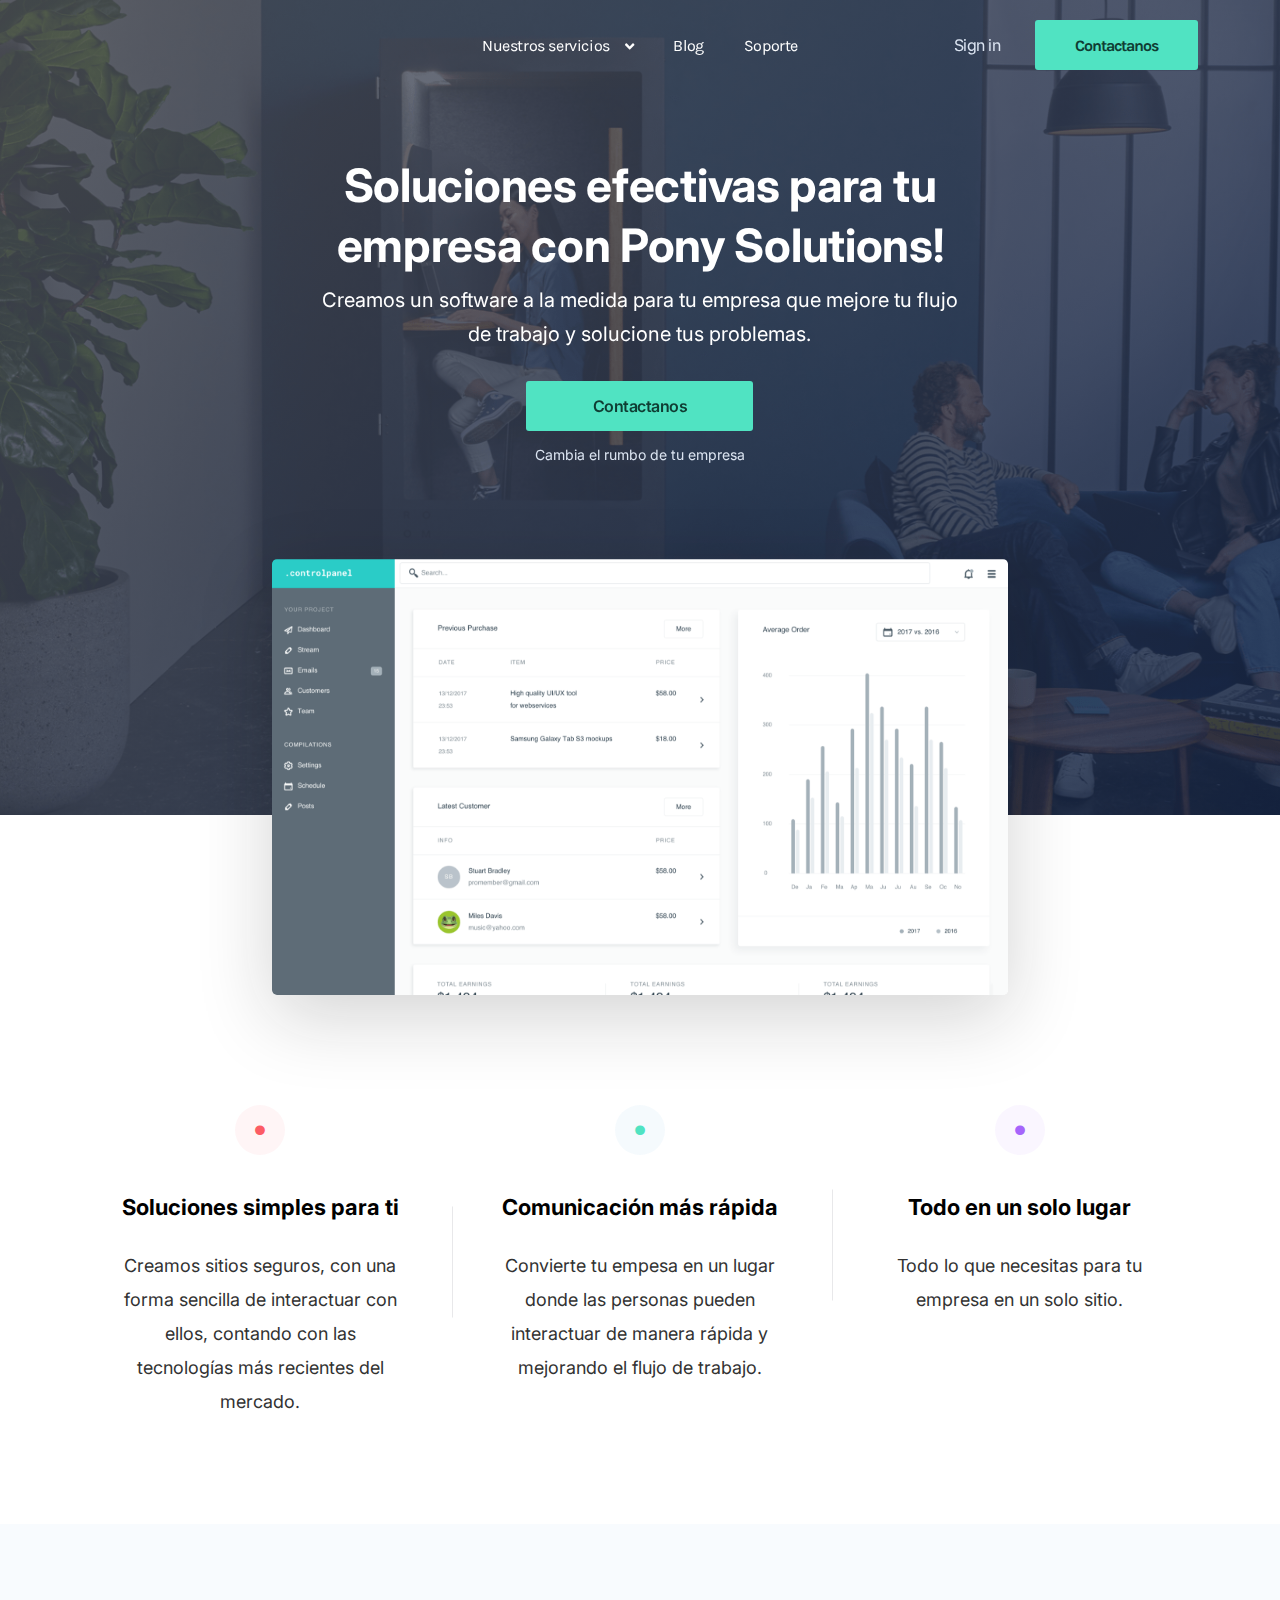
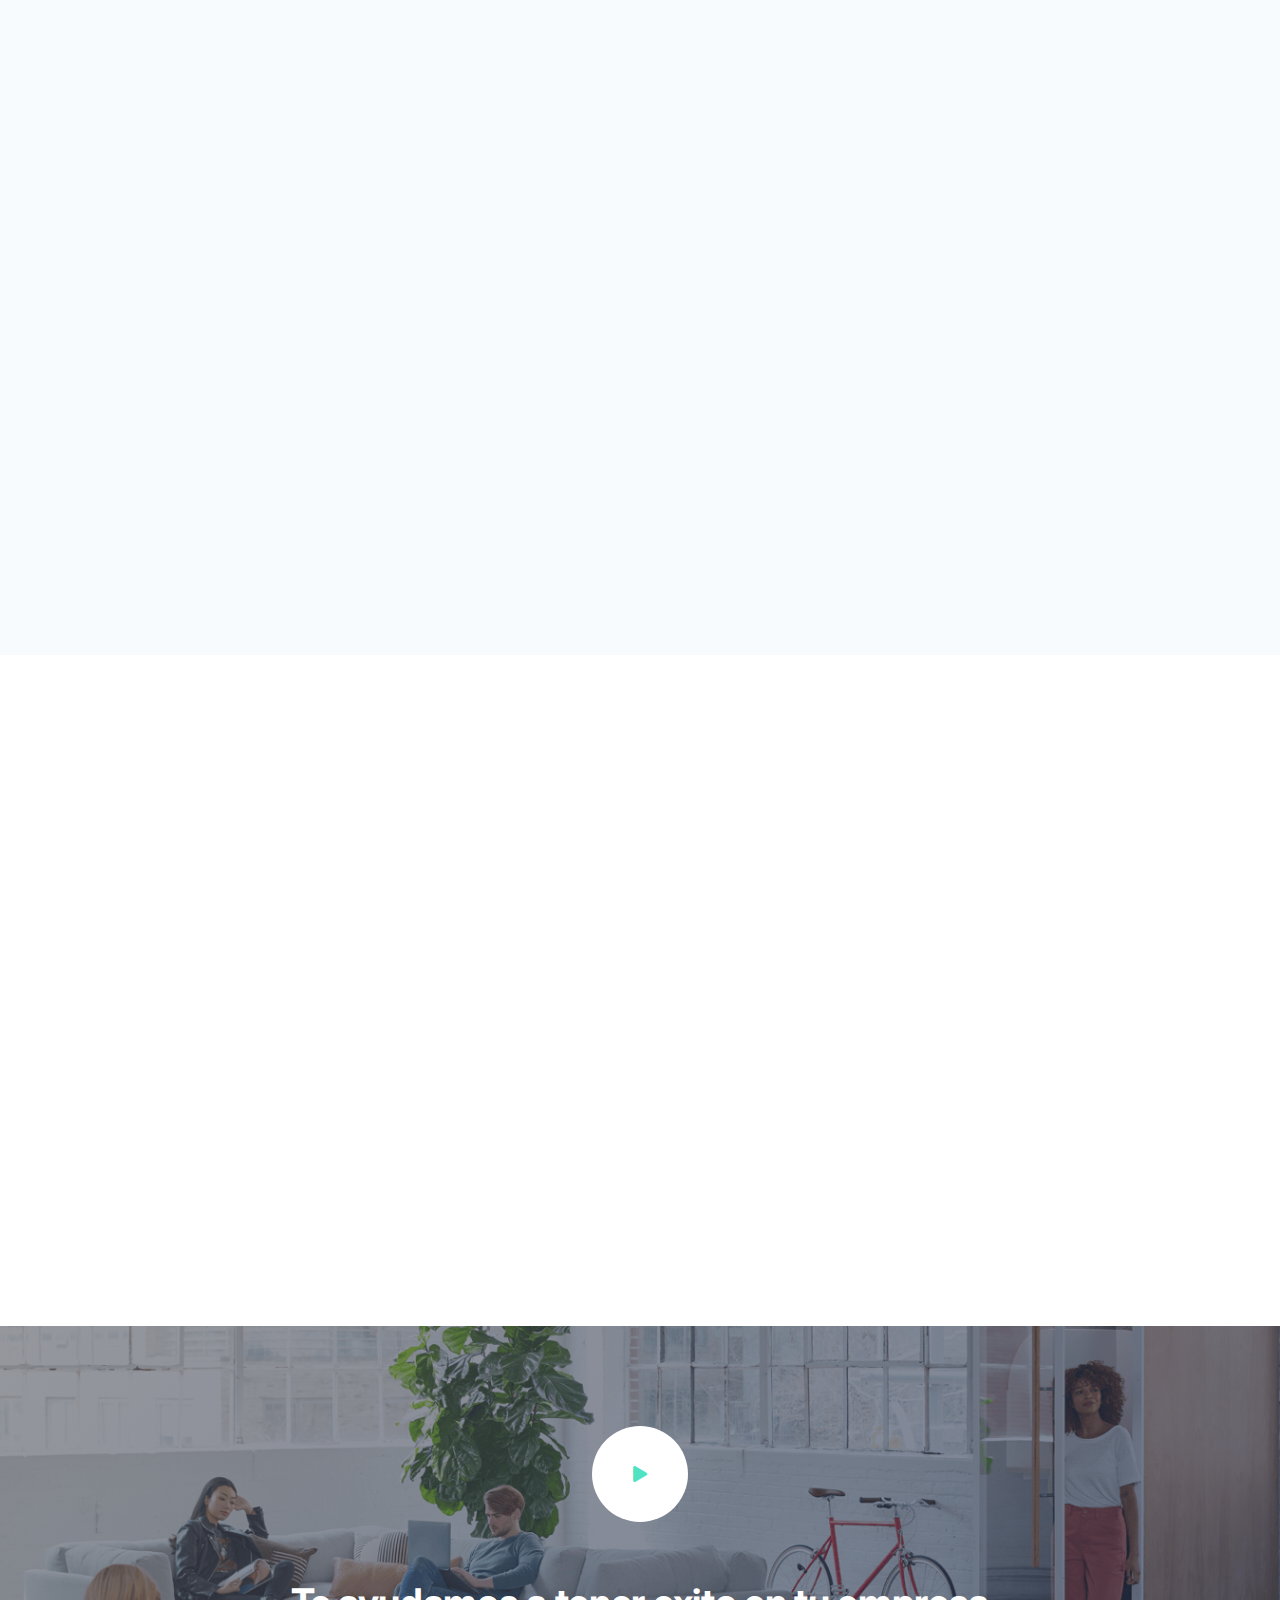
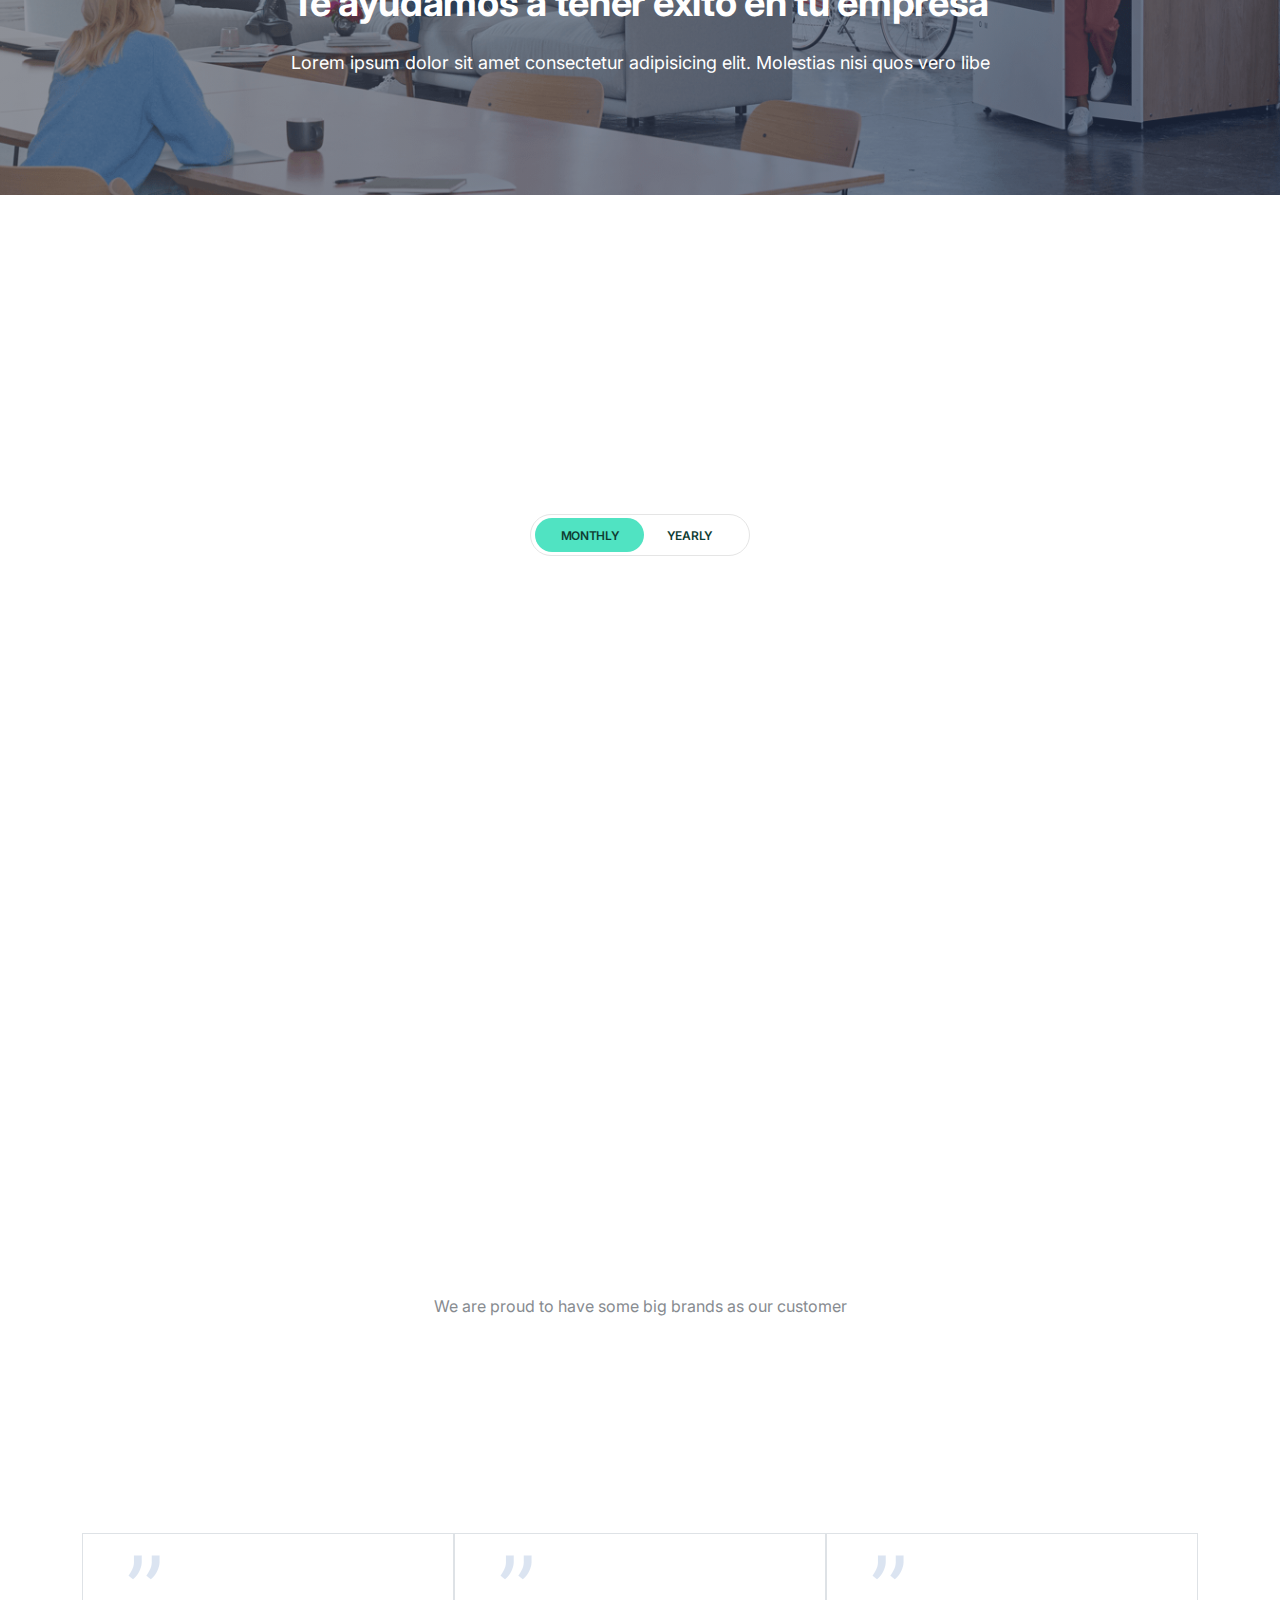
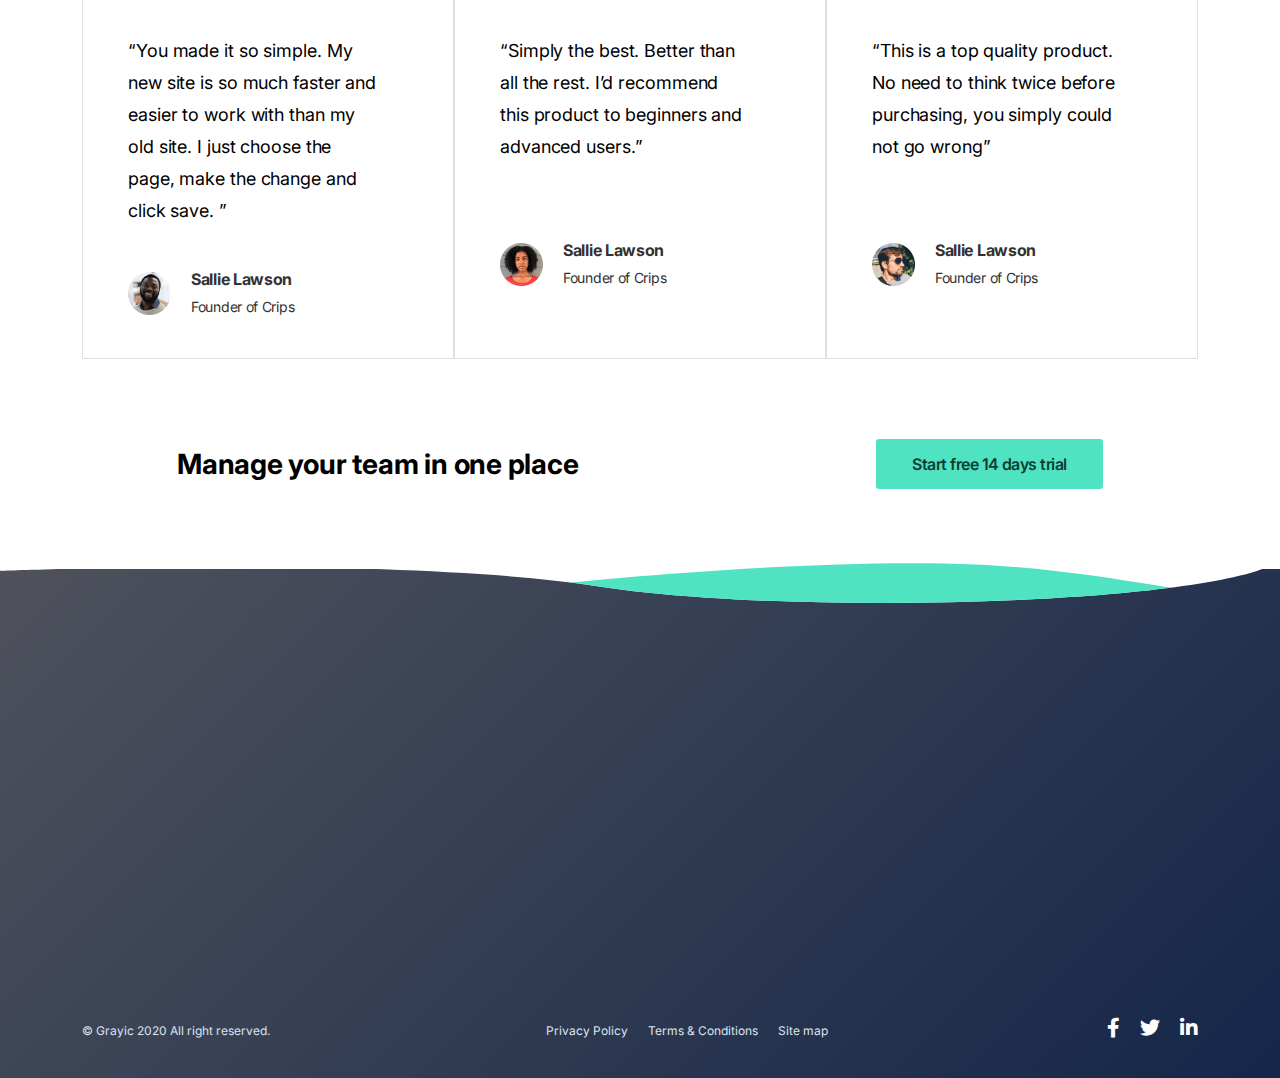
==== index.html @ f85778bb "second" ====
<!DOCTYPE html>
<html lang="en">

<head>
  <meta charset="UTF-8">
  <meta name="viewport" content="width=device-width, initial-scale=1.0">
  <meta http-equiv="X-UA-Compatible" content="ie=edge">
  <title>Pony Solutions </title>
  <link rel="shortcut icon" href="image/favicon.png" type="image/x-icon">
  <!-- Bootstrap , fonts & icons  -->
  <link rel="stylesheet" href="./css/bootstrap.css">
  <link rel="stylesheet" href="./fonts/icon-font/css/style.css">
  <link rel="stylesheet" href="./fonts/typography-font/typo.css">
  <link rel="stylesheet" href="./fonts/fontawesome-5/css/all.css">
  <link href="https://fonts.googleapis.com/css2?family=Karla:wght@300;400;500;600;700;800&display=swap" rel="stylesheet">
  <link href="https://fonts.googleapis.com/css2?family=Gothic+A1:wght@400;500;700;900&display=swap" rel="stylesheet">
  <link href="https://fonts.googleapis.com/css2?family=Work+Sans:wght@400;500;600;700;800;900&display=swap" rel="stylesheet">
  <link href="https://fonts.googleapis.com/css2?family=Rubik:wght@400;500;600;700;800;900&display=swap" rel="stylesheet">
  <link href="https://fonts.googleapis.com/css2?family=Inter:wght@400;600;700;800;900&display=swap" rel="stylesheet">
  <link href="https://fonts.googleapis.com/css2?family=Nunito:wght@400;600;700;800;900&display=swap" rel="stylesheet">
  <!-- Plugin'stylesheets  -->
  <link rel="stylesheet" href="./plugins/aos/aos.min.css">
  <link rel="stylesheet" href="./plugins/fancybox/jquery.fancybox.min.css">
  <!-- Vendor stylesheets  -->
  <link rel="stylesheet" href="./css/main.css">
  <!-- Custom stylesheet -->
</head>

<body data-theme-mode-panel-active data-theme="light" style="font-family: 'Mazzard H';">
  <div class="site-wrapper overflow-hidden position-relative">
    <!-- Site Header --> 
    <!-- Preloader -->
    <!-- <div id="loading">
    <div class="preloader">
     <img src="./image/preloader.gif" alt="preloader">
   </div>
   </div>    -->
    <!--Site Header Area -->
    <header class="site-header site-header--menu-center dark-mode-texts landing-17-menu  site-header--absolute site-header--sticky">
      <div class="container">
        <nav class="navbar site-navbar">
          <!-- Brand Logo-->
          <div class="brand-logo">
            <a href="#">
              <!-- light version logo (logo must be black)-->
            
            </a>
          </div>
          <div class="menu-block-wrapper">
            <div class="menu-overlay"></div>
            <nav class="menu-block" id="append-menu-header">
              <div class="mobile-menu-head">
                <div class="go-back">
                  <i class="fa fa-angle-left"></i>
                </div>
                <div class="current-menu-title"></div>
                <div class="mobile-menu-close">&times;</div>
              </div>
              <ul class="site-menu-main">
                <li class="nav-item nav-item-has-children">
                  <a href="#" class="nav-link-item drop-trigger">Nuestros servicios <i class="fas fa-angle-down"></i>
                  </a>
                  <ul class="sub-menu" id="submenu-9">
                    <li class="sub-menu--item">
                      <a href="#">Nuestro equipo</a>
                    </li>
                    <li class="sub-menu--item">
                      <a href="#">Productos</a>
                    </li>
                    <li class="sub-menu--item">
                      <a href="#">Pony Jobs</a>
                    </li>
                    <li class="sub-menu--item">
                      <a href="#">Test</a>
                    </li>
                  </ul>
                </li>
                <li class="nav-item">
                  <a href="#" class="nav-link-item">Blog</a>
                </li>
                <li class="nav-item">
                  <a href="#" class="nav-link-item">Soporte</a>
                </li>
              </ul>
            </nav>
          </div>
          <div class="header-btns  header-btn-l-17 ms-auto d-none d-xs-inline-flex align-items-center">
            <a class="btn sign-in-btn focus-reset" href="#">
              Sign in
            </a>
            <a class="start-trail-btn btn focus-reset" href="#">
              Contactanos
            </a>
          </div>
          <!-- mobile menu trigger -->
          <div class="mobile-menu-trigger">
            <span></span>
          </div>
          <!--/.Mobile Menu Hamburger Ends-->
        </nav>
      </div>
    </header>
    <!-- navbar- -->
    <!-- Hero Area -->
    <div class="hero-area-l-17 position-relative">
      <div class="container">
        <div class="row position-relative justify-content-center">
          <div class="col-xxl-6 col-xl-7 col-lg-8 col-md-11 order-lg-1 order-1" data-aos="fade-right" data-aos-duration="800" data-aos-once="true">
            <div class="content text-center">
              <h1>Soluciones efectivas para tu empresa con Pony Solutions!</h1>
              <p>Creamos un software a la medida para tu empresa que mejore tu flujo de trabajo y solucione tus problemas.</p>
              <a href="#" class="btn">Contactanos</a>
              <span>Cambia el rumbo de tu empresa</span>
            </div>
          </div>
          <div class="col-xl-8 col-lg-9 order-lg-1 order-0">
            <div class="hero-area-image">
              <img src="image/l8/hero-img.png" alt="" class="w-100">
            </div>
          </div>
        </div>
      </div>
    </div>
    <!--Feature Area -->
    <div class="feature-area-l-17 position-relative">
      <div class="container">
        <div class="row feature-area-l-17-items justify-content-center text-center">
          <div class="col-lg-4 col-md-6 col-sm-9">
            <div class="single-features single-border position-relative">
              <div class="circle-dot-1">
                <i class="fas fa-circle"></i>
              </div>
              <h4>Soluciones simples para ti</h4>
              <p>Creamos sitios seguros, con una forma sencilla de interactuar con ellos,
                contando con las tecnologías más recientes del mercado.</p>
            </div>
          </div>
          <div class="col-lg-4 col-md-6 col-sm-9">
            <div class="single-features single-border position-relative">
              <div class="circle-dot-2">
                <i class="fas fa-circle"></i>
              </div>
              <h4>Comunicación más rápida</h4>
              <p>Convierte tu empesa en un lugar donde las personas pueden interactuar de manera rápida y mejorando el flujo de trabajo.</p>
            </div>
          </div>
          <div class="col-lg-4 col-md-6 col-sm-9">
            <div class="single-features">
              <div class="circle-dot-3">
                <i class="fas fa-circle"></i>
              </div>
              <h4>Todo en un solo lugar</h4>
              <p>Todo lo que necesitas para tu empresa en un solo sitio.</p>
            </div>
          </div>
        </div>
      </div>
    </div>
    <!--Content Area 1-->
    <div class="content-area-l-17-1">
      <div class="container">
        <div class="row align-items-center justify-content-center">
          <div class="col-xl-10 col-lg-12">
            <div class="row align-items-center justify-content-center">
              <div class="col-lg-6 col-md-8" data-aos="fade-right" data-aos-duration="800" data-aos-once="true">
                <div class="content-img position-relative">
                  <div class="image-1">
                    <img src="image/l8/content-image-1.png" alt="">
                  </div>
                  <div class="image-2">
                    <img src="image/l8/content-image-2.png" alt="">
                  </div>
                </div>
              </div>
              <div class="offset-xxl-1 col-xxl-5 col-xl-6 col-lg-6 col-md-8" data-aos="fade-left" data-aos-duration="800" data-aos-once="true">
                <div class="content section-heading-11">
                  <h2> Maneja todo de una manera rápida y en un solo lugar.</h2>
                  <p>Lleva la analitica de tu empresa, estatus de los miembros de tus equipos, manejo de pendientes desde una mobile app o página web.</p>
                  <a href="#" class="btn focus-reset">Inicia una prueba de 14 días</a>
                </div>
              </div>
            </div>
          </div>
        </div>
      </div>
    </div>
    <!--Content Area 2-->
    <div class="content-area-l-17-2">
      <div class="container">
        <div class="row align-items-center justify-content-center">
          <div class="col-xl-10 col-lg-12">
            <div class="row align-items-center justify-content-center">
              <div class="col-xxl-5 col-xl-6 col-lg-6 col-md-8 order-lg-1 order-1" data-aos="fade-left" data-aos-duration="800" data-aos-once="true">
                <div class="content section-heading-11">
                  <h2> Mantente en contacto con tus clientes y miembros de equipo para que no pierdas ningún detalle.</p>
                  <a href="#" class="btn focus-reset">Comencemos</a>
                </div>
              </div>
              <div class="offset-xxl-1 col-xxl-6 col-xl-6 col-lg-6 col-md-8 order-lg-1 order-0" data-aos="fade-right" data-aos-duration="800" data-aos-once="true">
                <div class="content-img position-relative">
                  <div class="image-1">
                    <img src="image/l8/content-image-3.png" alt="">
                  </div>
                  <div class="image-2">
                    <img src="image/l8/content-image-4.png" alt="">
                  </div>
                </div>
              </div>
            </div>
          </div>
        </div>
      </div>
    </div>
    <!--Video Area-->
    <div class="video-area-l-17">
      <div class="container">
        <div class="row justify-content-center">
          <div class="col-xxl-7 col-xl-8 col-lg-9 col-md-12">
            <div class="video-content text-center">
              <a data-fancybox="" href="https://www.youtube.com/embed/b8qyszY5teY"><i
              class="fas fa-play font-size-7"></i></a>
              <h2>Te ayudamos a tener exito en tu empresa</h2>
              <p>Lorem ipsum dolor sit amet consectetur adipisicing elit. Molestias nisi quos vero libe</p>
            </div>
          </div>
        </div>
      </div>
    </div>
    <!--Pricing Area-->
    <div class="pricing-area-l-17 position-relative overflow-hidden">
      <div class="container">
        <div class="row justify-content-center">
          <div class="col-12 col-lg-8 text-center" data-aos="fade-down" data-aos-duration="800" data-aos-once="true">
            <div class="content section-heading-11">
              <h2>Choose a plan to start</h2>
              <p>Wireframes are generally created by business analysts, user experience designers, developers, visual
                designers, and by those with expertise</p>
            </div>
          </div>
        </div>
        <div class="row justify-content-center" id="table-price-value" data-pricing-dynamic data-value-active="monthly">
          <div class="col-md-12 pricing-main-area-l-17 text-center">
            <div class="toggle-btn d-inline-block  justify-content-center">
              <a class="btn-toggle btn-toggle-2 d-flex price-deck-trigger" data-pricing-trigger data-target="#table-price-value" href="javascript:">
                <span class="round"></span>
              </a>
            </div>
          </div>
          <div class="col-xl-4 col-lg-5 col-md-6 col-sm-8">
            <div class="single-price" data-aos="fade-right" data-aos-duration="800" data-aos-once="true">
              <div class="price-top justify-content-between">
                <span>Basic</span>
              </div>
              <div class="main-price">
                <div class="price d-flex position-relative ">
                  <span class="d-inline-block dynamic-value">$</span>
                  <h2 class="d-inline-block dynamic-value" data-active="15" data-monthly="19" data-yearly="199"><span
                  class="dynamic-value" data-active="/ month" data-monthly="/ month" data-yearly="/year"></span></h2>
                </div>
              </div>
              <p>Good for small business launching their products less then once a year</p>
              <div class="price-body pt-8">
                <ul class="pricing-list list-unstyled">
                  <li> <i class="icon icon-check-2-2"></i> Unlimited Blocks</li>
                  <li> <i class="icon icon-check-2-2"></i> 5GB Clould Storages</li>
                  <li><del> <i class="icon icon-check-2-2"></i> Custom Domain Names</del></li>
                  <li><del> <i class="icon icon-check-2-2"></i>Unlimited Emails</del></li>
                </ul>
              </div>
              <div class="price-btn">
                <a class="btn" href="#">Start free 14 days trial</a>
                <p>No credit card required</p>
              </div>
            </div>
          </div>
          <div class="col-xl-4 col-lg-5 col-md-6 col-sm-8">
            <div class="single-price popular-pricing popular-pricing-3 position-relative" data-aos="fade-up" data-aos-duration="800" data-aos-once="true">
              <div class="price-top justify-content-between">
                <span>Pro</span>
              </div>
              <div class="main-price">
                <div class="price d-flex position-relative">
                  <span class="d-inline-block dynamic-value ">$</span>
                  <h2 class="d-inline-block dynamic-value" data-active="15" data-monthly="29" data-yearly="299"> <span
                  class="dynamic-value" data-active="/  month" data-monthly="/ month" data-yearly="/year"></span></h2>
                </div>
              </div>
              <p>Good for small business launching their products less then once a year</p>
              <div class="price-body">
                <ul class="pricing-list list-unstyled">
                  <li> <i class="icon icon-check-2-2"></i> Unlimited Blocks</li>
                  <li> <i class="icon icon-check-2-2"></i> 5GB Clould Storages</li>
                  <li> <i class="icon icon-check-2-2"></i> Custom Domain Names</li>
                  <li> <i class="icon icon-check-2-2"></i>Unlimited Emails</li>
                </ul>
              </div>
              <div class="price-btn">
                <a class="btn" href="#">Start free 14 days trial</a>
                <p>No credit card required</p>
              </div>
            </div>
          </div>
        </div>
      </div>
    </div>
    <!--Brand Area-->
    <div class="brand-area-l-17">
      <div class="container">
        <div class="row justify-content-center">
          <div class="col-xl-9 col-lg-11 col-md-12">
            <div class="content text-center">
              <p>We are proud to have some big brands as our customer</p>
            </div>
            <div class="brand-area-l-17-items d-flex justify-content-center justify-content-xl-between align-items-center flex-wrap ">
              <div class="single-brand " data-aos="fade-right" data-aos-duration="500" data-aos-once="true">
                <img src="image/l8/brand-logo-1.svg" alt="">
              </div>
              <div class="single-brand " data-aos="fade-right" data-aos-duration="700" data-aos-once="true">
                <img src="image/l8/brand-logo-2.svg" alt="">
              </div>
              <div class="single-brand " data-aos="fade-right" data-aos-duration="900" data-aos-once="true">
                <img src="image/l8/brand-logo-3.svg" alt="">
              </div>
              <div class="single-brand " data-aos="fade-right" data-aos-duration="1000" data-aos-once="true">
                <img src="image/l8/brand-logo-4.svg" alt="">
              </div>
            </div>
          </div>
        </div>
      </div>
    </div>
    <!--Testimonial Area-->
    <div class="testimonial-area-l-17">
      <div class="container">
        <div class="row justify-content-center no-gutters border-collapse-1">
          <div class="col-lg-4 col-md-6 col-sm-9 p-0">
            <div class="testimonial-card border h-100">
              <img src="image/l8/quote.png" alt="">
              <p>
                “You made it so simple. My new site is so much faster and
                easier to work with than my old site. I just choose the page, make the change and click save. ”
              </p>
              <div class="d-flex align-items-center">
                <div class="customer-img mr-4">
                  <img src="image/l8/client-img-1.png" alt="">
                </div>
                <div class="user-identity">
                  <h5>Sallie Lawson</h5>
                  <span>Founder of Crips</span>
                </div>
              </div>
            </div>
          </div>
          <div class="col-lg-4 col-md-6 col-sm-9 p-0">
            <div class="testimonial-card border h-100">
              <img src="image/l8/quote.png" alt="" class="mb-12">
              <p>
                “Simply the best. Better than all the rest. I’d recommend this product to beginners and advanced users.”
              </p>
              <div class="d-flex align-items-center">
                <div class="customer-img">
                  <img src="image/l8/client-img-2.png" alt="">
                </div>
                <div class="user-identity">
                  <h5>Sallie Lawson</h5>
                  <span>Founder of Crips</span>
                </div>
              </div>
            </div>
          </div>
          <div class="col-lg-4 col-md-6 col-sm-9 p-0">
            <div class="testimonial-card border h-100">
              <img src="image/l8/quote.png" alt="" class="mb-12">
              <p>
                “This is a top quality product. No need to think twice before purchasing, you simply could not go wrong”
              </p>
              <div class="d-flex align-items-center">
                <div class="customer-img mr-4">
                  <img src="image/l8/client-img-3.png" alt="">
                </div>
                <div class="user-identity">
                  <h5>Sallie Lawson</h5>
                  <span>Founder of Crips</span>
                </div>
              </div>
            </div>
          </div>
        </div>
      </div>
    </div>
    <!--CTA Area-->
    <div class="cta-area-l-17">
      <div class="container">
        <div class="row justify-content-center">
          <div class="col-lg-10">
            <div class="d-md-flex justify-content-between text-align-lg-start text-center align-items-center">
              <h2>Manage your team in one place</h2>
              <a href="#" class="btn">Start free 14 days trial</a>
            </div>
          </div>
        </div>
      </div>
    </div>
    <!--Footer Area-->
    <footer class="footer-area-l-17 position-relative">
      <div class="footer-shape">
        <img src="image/l8/footer-shape.svg" alt="">
      </div>
      <div class="container pt-lg-23 pt-15 pb-12">
        <div class="row footer-area-l-17-items justify-content-between" data-aos="fade-left" data-aos-duration="800" data-aos-once="true">
          <div class="col">
            <div class="footer-widget widget2">
              <p class="widget-title">Store</p>
              <ul class="widget-links pl-0 list-unstyled ">
                <li><a href="">Catalog</a></li>
                <li><a href="">Popular</a></li>
                <li><a href="">Features</a></li>
                <li><a href="">F.a.q.</a></li>
              </ul>
            </div>
          </div>
          <div class="col">
            <div class="footer-widget widget3">
              <p class="widget-title">About</p>
              <ul class="widget-links pl-0 list-unstyled ">
                <li><a href="">Catalog</a></li>
                <li><a href="">Popular</a></li>
                <li><a href="">Features</a></li>
              </ul>
            </div>
          </div>
          <div class="col">
            <div class="footer-widget widget4">
              <p class="widget-title">Policy</p>
              <ul class="widget-links pl-0 list-unstyled ">
                <li><a href="">Catalog</a></li>
                <li><a href="">Popular</a></li>
                <li><a href="">Features</a></li>
              </ul>
            </div>
          </div>
          <div class="col">
            <div class="footer-widget widget4">
              <p class="widget-title">Team</p>
              <ul class="widget-links pl-0 list-unstyled ">
                <li><a href="">Catalog</a></li>
                <li><a href="">Popular</a></li>
                <li><a href="">Features</a></li>
              </ul>
            </div>
          </div>
          <div class="col">
            <div class="footer-widget widget4">
              <p class="widget-title">Support</p>
              <ul class="widget-links pl-0 list-unstyled ">
                <li><a href="">Catalog</a></li>
                <li><a href="">Popular</a></li>
                <li><a href="">Features</a></li>
              </ul>
            </div>
          </div>
        </div>
      </div>
      <!-- footer-bottom start -->
      <div class="copyright-area-l-17 text-center text-md-start">
        <div class="container">
          <div class="row align-items-center">
            <div class="col-lg-4 col-md-4">
              <div class="copyright">
                <p> &copy; Grayic 2020 All right reserved. </p>
              </div>
            </div>
            <div class="col-lg-5 col-md-6">
              <div class="footer-menu">
                <ul class="list-unstyled d-flex flex-wrap justify-content-center">
                  <li><a href="#">Privacy Policy</a></li>
                  <li> <a href="#features">Terms & Conditions</a> </li>
                  <li><a href="#features"> Site map</a></li>
                </ul>
              </div>
            </div>
            <div class="col-lg-3 col-md-2">
              <div class="social-icons text-md-end">
                <ul class="pl-0 list-unstyled">
                  <li class="d-inline-block"><a href="#"><i class="fab fa-facebook-f"></i></a></li>
                  <li class="d-inline-block"><a href="#"><i class="fab fa-twitter"></i></a></li>
                  <li class="d-inline-block"><a href="#"><i class="fab fa-linkedin-in"></i></a></li>
                </ul>
              </div>
            </div>
          </div>
        </div>
      </div>
    </footer>
  </div>
  <!-- Vendor Scripts -->
  <script src="js/vendor.min.js"></script>
  <!-- Plugin's Scripts -->
  <script src="./plugins/fancybox/jquery.fancybox.min.js"></script>
  <script src="./plugins/aos/aos.min.js"></script>
  <script src="./plugins/menu/menu.js"></script>
  <!-- Activation Script -->
  <script src="js/custom.js"></script>
</body>

</html>
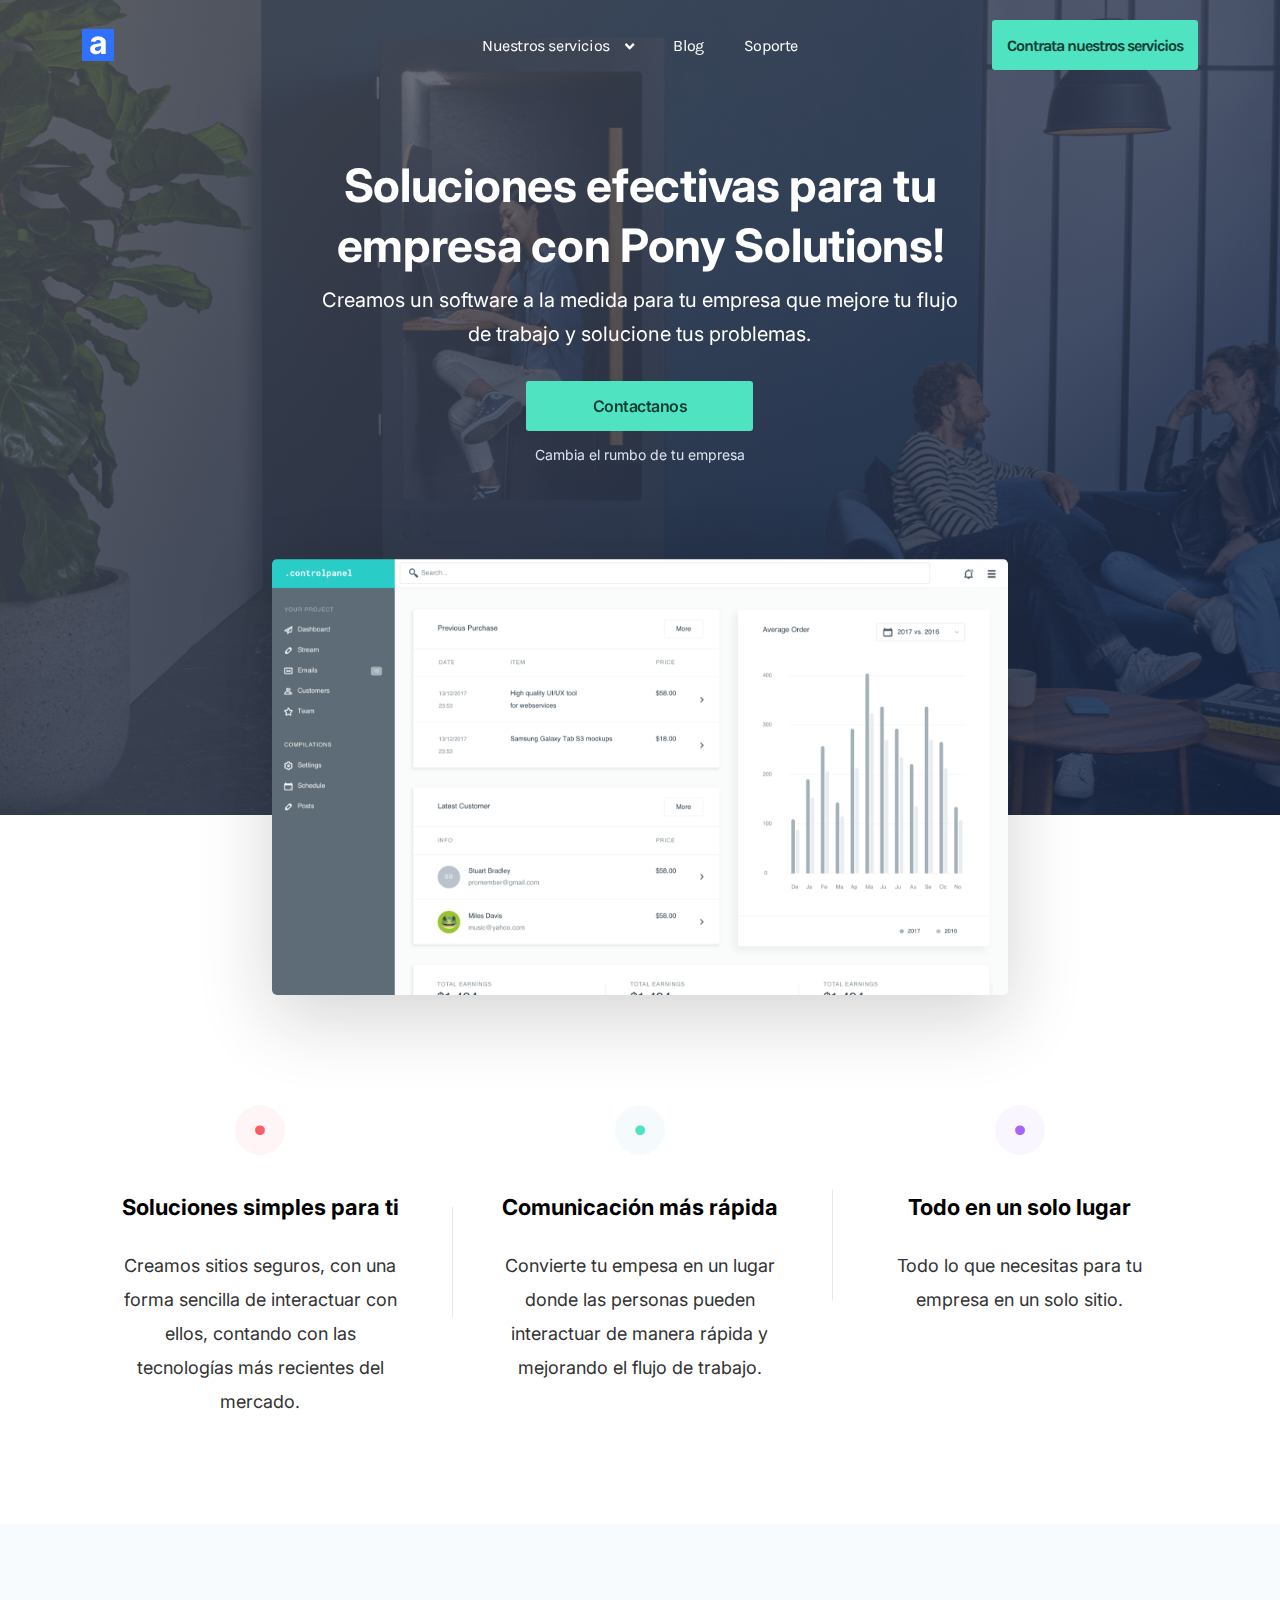
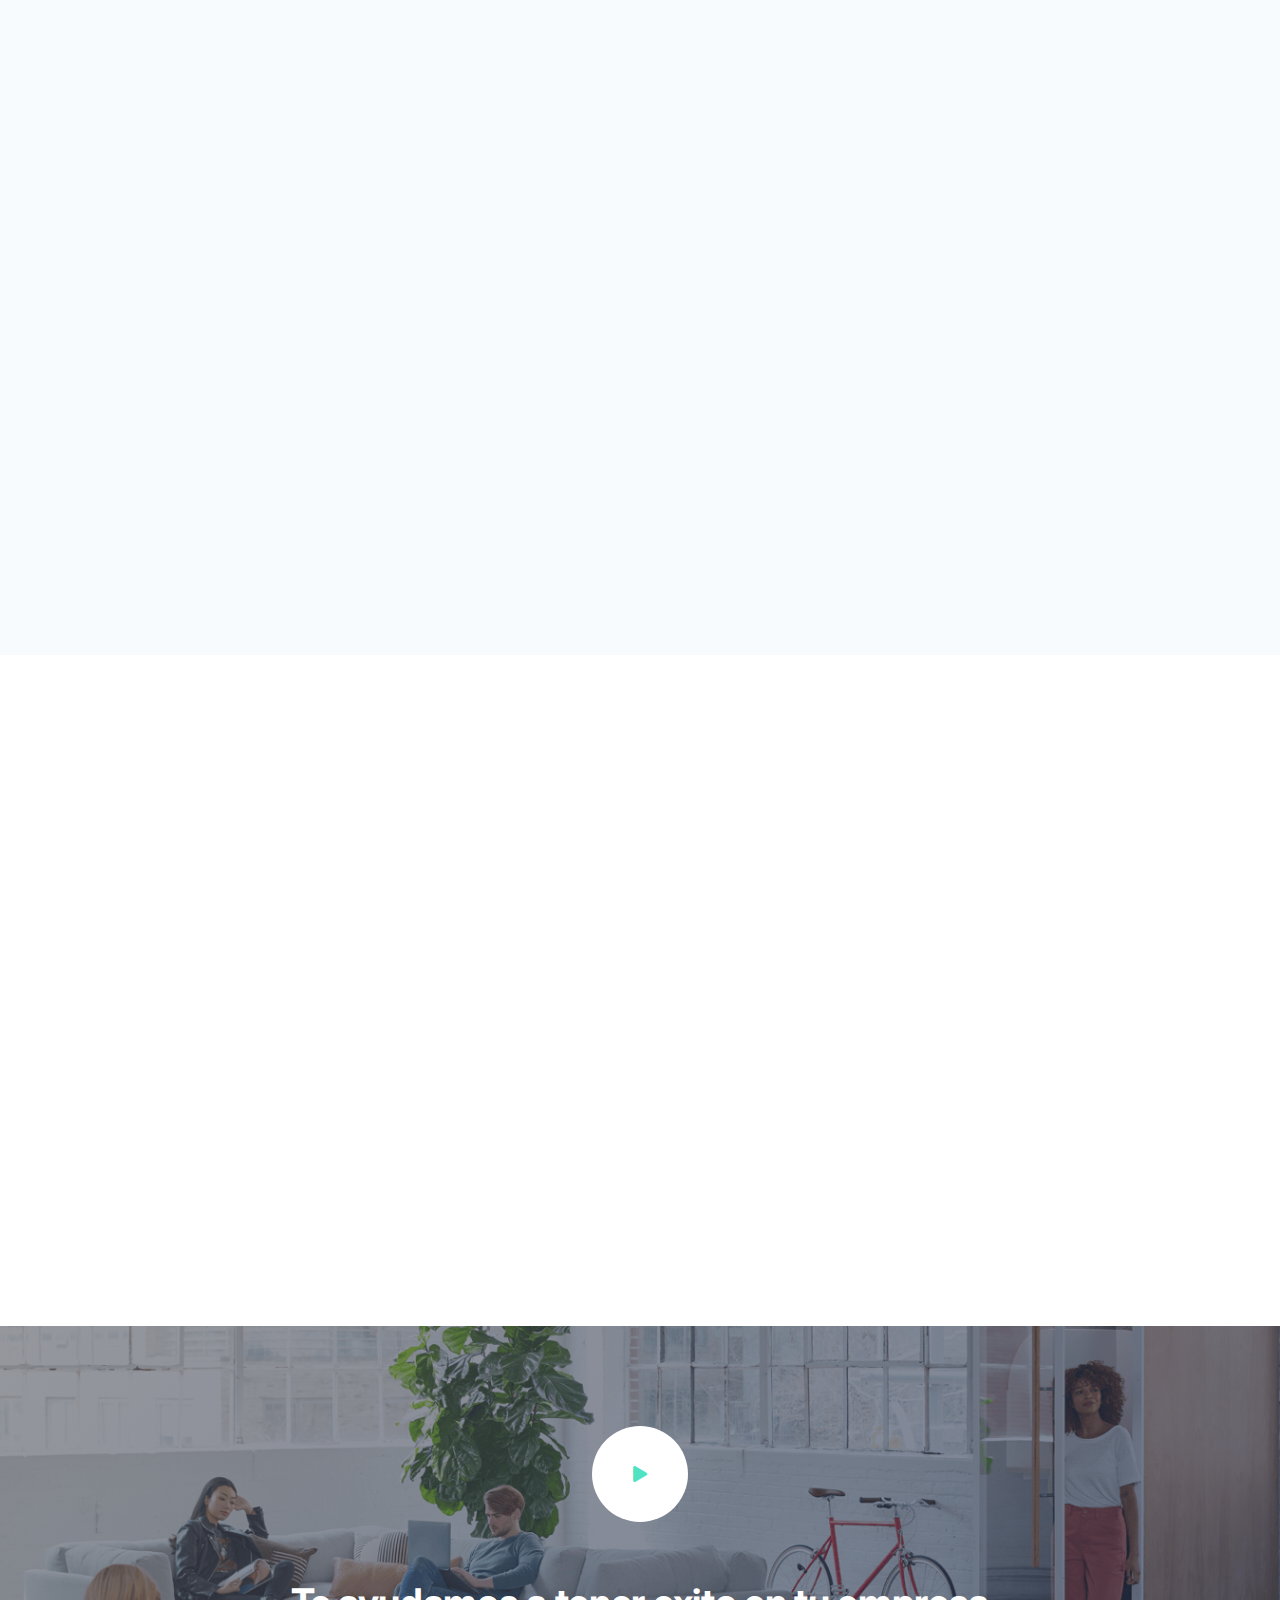
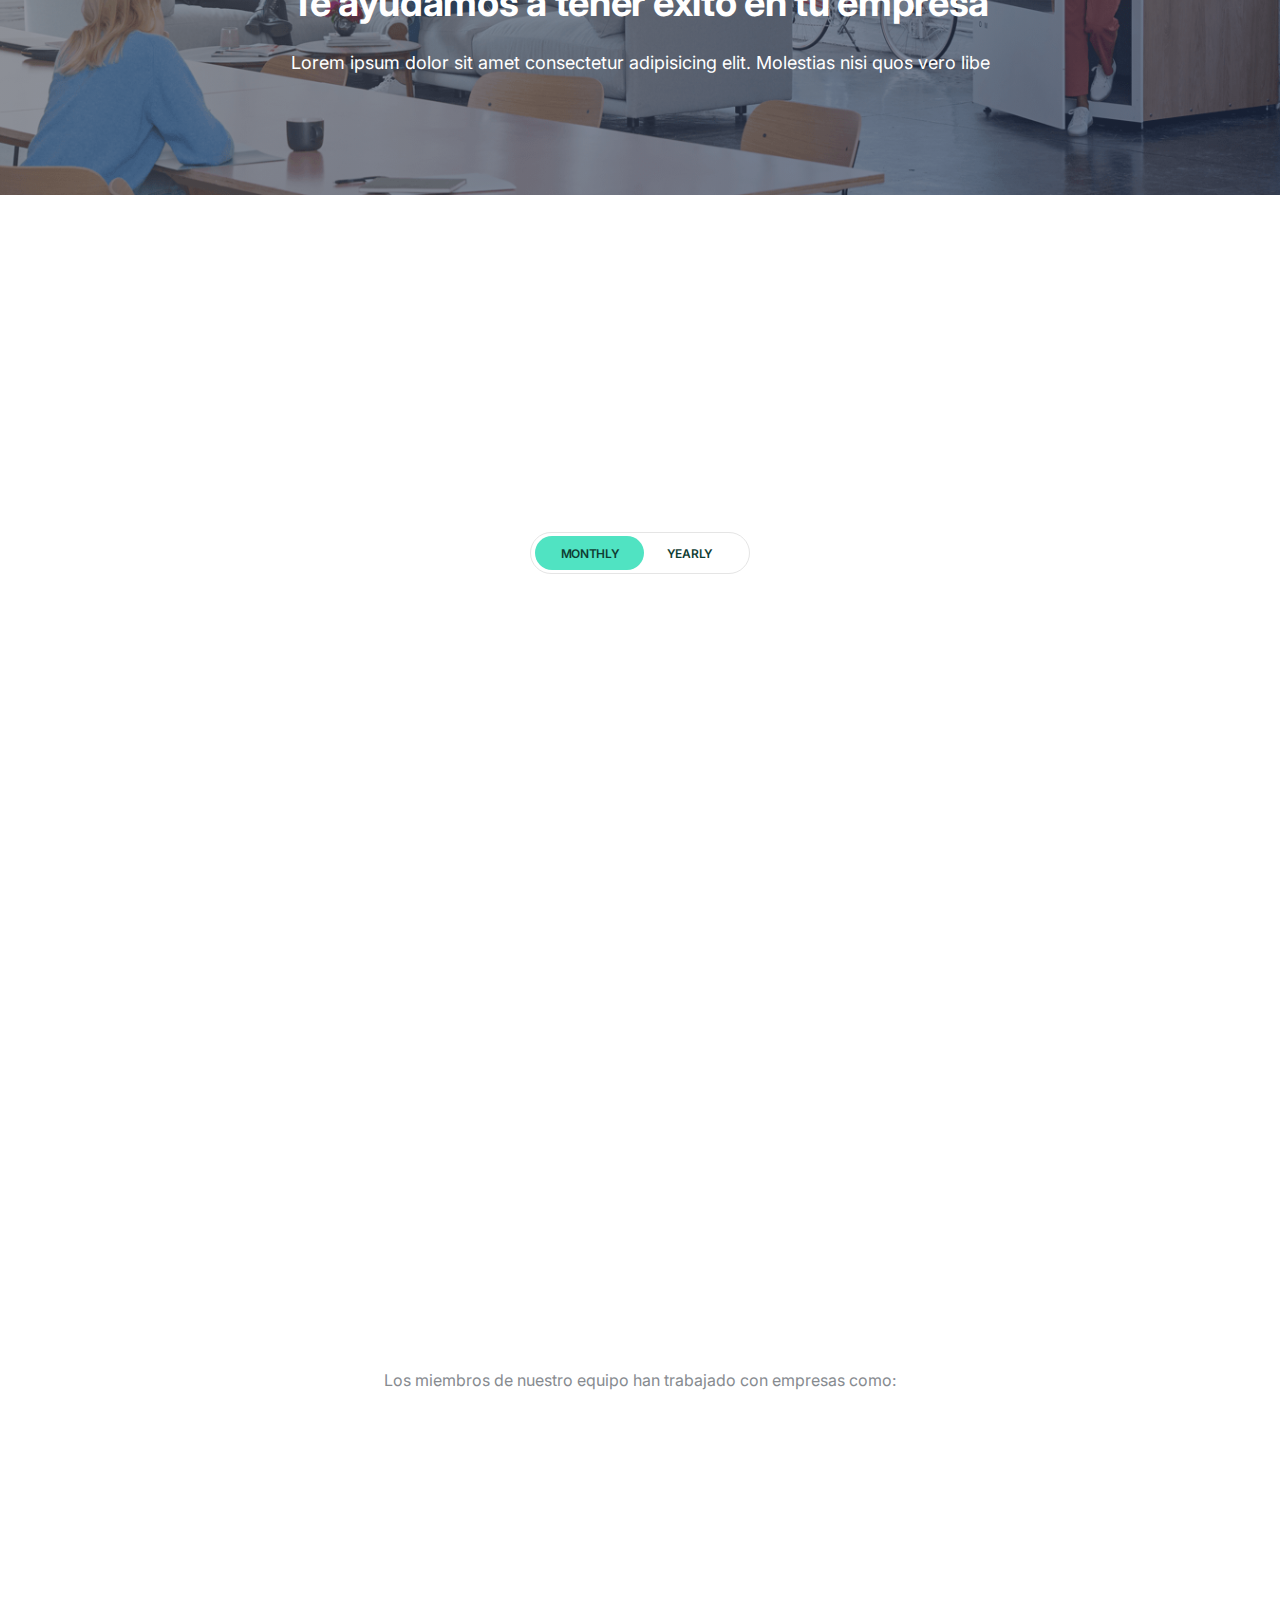
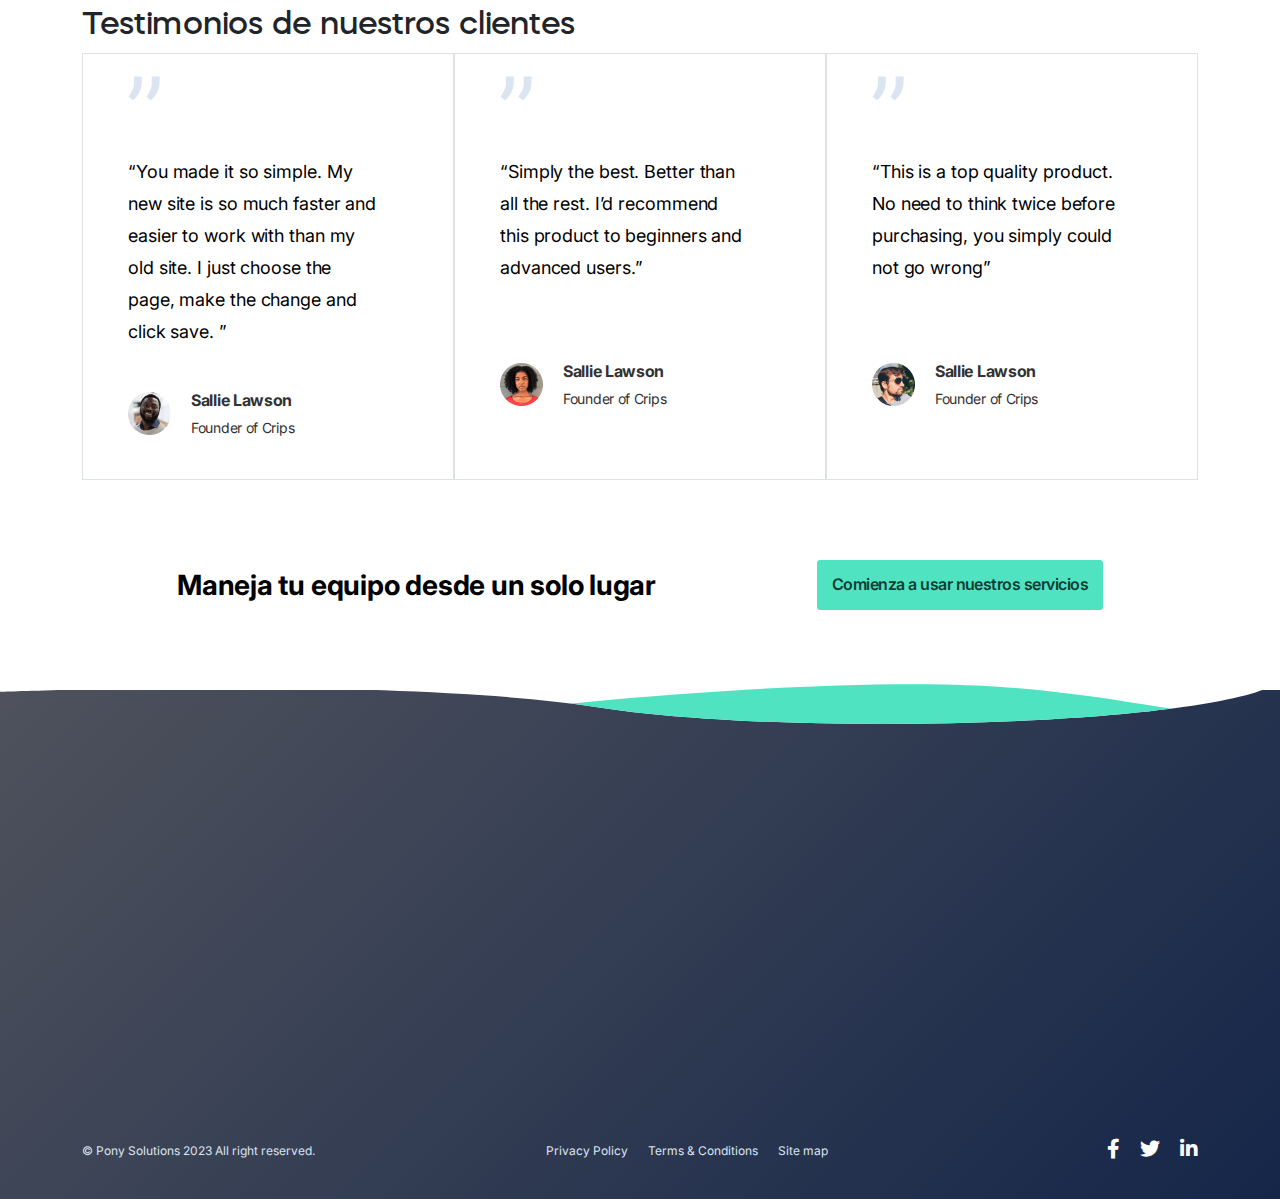
==== commit cdc36f68: "Add new Features" ====
--- a/index.html
+++ b/index.html
@@ -41,9 +41,9 @@
         <nav class="navbar site-navbar">
           <!-- Brand Logo-->
           <div class="brand-logo">
-            <a href="#">
+            <a href="index.html">
               <!-- light version logo (logo must be black)-->
-            
+              <img src="image/favicon.png" alt="">
             </a>
           </div>
           <div class="menu-block-wrapper">
@@ -62,13 +62,13 @@
                   </a>
                   <ul class="sub-menu" id="submenu-9">
                     <li class="sub-menu--item">
-                      <a href="#">Nuestro equipo</a>
+                      <a href="./team.html">Nuestro equipo</a>
                     </li>
                     <li class="sub-menu--item">
-                      <a href="#">Productos</a>
+                      <a href="./products.html">Productos</a>
                     </li>
                     <li class="sub-menu--item">
-                      <a href="#">Pony Jobs</a>
+                      <a href="jobs.html">Pony Jobs</a>
                     </li>
                     <li class="sub-menu--item">
                       <a href="#">Test</a>
@@ -76,20 +76,20 @@
                   </ul>
                 </li>
                 <li class="nav-item">
-                  <a href="#" class="nav-link-item">Blog</a>
+                  <a href="blog/blog.html" class="nav-link-item">Blog</a>
                 </li>
                 <li class="nav-item">
-                  <a href="#" class="nav-link-item">Soporte</a>
+                  <a href="soporte.html" class="nav-link-item">Soporte</a>
                 </li>
               </ul>
             </nav>
           </div>
           <div class="header-btns  header-btn-l-17 ms-auto d-none d-xs-inline-flex align-items-center">
-            <a class="btn sign-in-btn focus-reset" href="#">
-              Sign in
+            <a class="btn sign-in-btn focus-reset" href="login.html">
+              
             </a>
-            <a class="start-trail-btn btn focus-reset" href="#">
-              Contactanos
+            <a class="start-trail-btn btn focus-reset" href="payment.html">
+              Contrata nuestros servicios
             </a>
           </div>
           <!-- mobile menu trigger -->
@@ -109,7 +109,7 @@
             <div class="content text-center">
               <h1>Soluciones efectivas para tu empresa con Pony Solutions!</h1>
               <p>Creamos un software a la medida para tu empresa que mejore tu flujo de trabajo y solucione tus problemas.</p>
-              <a href="#" class="btn">Contactanos</a>
+              <a href="payment.html" class="btn">Contactanos</a>
               <span>Cambia el rumbo de tu empresa</span>
             </div>
           </div>
@@ -193,7 +193,7 @@
               <div class="col-xxl-5 col-xl-6 col-lg-6 col-md-8 order-lg-1 order-1" data-aos="fade-left" data-aos-duration="800" data-aos-once="true">
                 <div class="content section-heading-11">
                   <h2> Mantente en contacto con tus clientes y miembros de equipo para que no pierdas ningún detalle.</p>
-                  <a href="#" class="btn focus-reset">Comencemos</a>
+                  <a href="payment.html" class="btn focus-reset">Comencemos</a>
                 </div>
               </div>
               <div class="offset-xxl-1 col-xxl-6 col-xl-6 col-lg-6 col-md-8 order-lg-1 order-0" data-aos="fade-right" data-aos-duration="800" data-aos-once="true">
@@ -232,13 +232,12 @@
         <div class="row justify-content-center">
           <div class="col-12 col-lg-8 text-center" data-aos="fade-down" data-aos-duration="800" data-aos-once="true">
             <div class="content section-heading-11">
-              <h2>Choose a plan to start</h2>
-              <p>Wireframes are generally created by business analysts, user experience designers, developers, visual
-                designers, and by those with expertise</p>
-            </div>
-          </div>
-        </div>
-        <div class="row justify-content-center" id="table-price-value" data-pricing-dynamic data-value-active="monthly">
+              <h2>Elige un plan para empezar a trabajar con nosotros</h2> 
+              <p>Contamos con planes diferentes dependiendo de tus necesidades como empresa</p>
+            </div>
+          </div>
+        </div>
+        <div class="row justify-content-center" id="table-price-value" data-pricing-dynamic data-value-active="Mensual">
           <div class="col-md-12 pricing-main-area-l-17 text-center">
             <div class="toggle-btn d-inline-block  justify-content-center">
               <a class="btn-toggle btn-toggle-2 d-flex price-deck-trigger" data-pricing-trigger data-target="#table-price-value" href="javascript:">
@@ -249,27 +248,27 @@
           <div class="col-xl-4 col-lg-5 col-md-6 col-sm-8">
             <div class="single-price" data-aos="fade-right" data-aos-duration="800" data-aos-once="true">
               <div class="price-top justify-content-between">
-                <span>Basic</span>
+                <span>Basico</span>
               </div>
               <div class="main-price">
                 <div class="price d-flex position-relative ">
                   <span class="d-inline-block dynamic-value">$</span>
                   <h2 class="d-inline-block dynamic-value" data-active="15" data-monthly="19" data-yearly="199"><span
-                  class="dynamic-value" data-active="/ month" data-monthly="/ month" data-yearly="/year"></span></h2>
-                </div>
-              </div>
-              <p>Good for small business launching their products less then once a year</p>
+                  class="dynamic-value" data-active="/ mes" data-monthly="/ mes" data-yearly="/year"></span></h2>
+                </div>
+              </div>
+              <p>Bueno para empresas pequeñas que solo hacen una vez cambios por año</p>
               <div class="price-body pt-8">
                 <ul class="pricing-list list-unstyled">
-                  <li> <i class="icon icon-check-2-2"></i> Unlimited Blocks</li>
-                  <li> <i class="icon icon-check-2-2"></i> 5GB Clould Storages</li>
+                  <li> <i class="icon icon-check-2-2"></i> Comunicación en tiempo real</li>
+                  <li> <i class="icon icon-check-2-2"></i> 5GB de nuestros servicios en la nube</li>
                   <li><del> <i class="icon icon-check-2-2"></i> Custom Domain Names</del></li>
                   <li><del> <i class="icon icon-check-2-2"></i>Unlimited Emails</del></li>
                 </ul>
               </div>
               <div class="price-btn">
-                <a class="btn" href="#">Start free 14 days trial</a>
-                <p>No credit card required</p>
+                <a class="btn" href="payment.html">Empieza a probar nuestros servicios</a>
+                <p>Método de pago con todas las tarjetas</p>
               </div>
             </div>
           </div>
@@ -282,21 +281,21 @@
                 <div class="price d-flex position-relative">
                   <span class="d-inline-block dynamic-value ">$</span>
                   <h2 class="d-inline-block dynamic-value" data-active="15" data-monthly="29" data-yearly="299"> <span
-                  class="dynamic-value" data-active="/  month" data-monthly="/ month" data-yearly="/year"></span></h2>
-                </div>
-              </div>
-              <p>Good for small business launching their products less then once a year</p>
+                  class="dynamic-value" data-active="/  mes" data-monthly="/ mes" data-yearly="/year"></span></h2>
+                </div>
+              </div>
+              <p>Bueno para grandes empresas que siempre tienen cambios en productos y están aumentando su infraestructura</p>
               <div class="price-body">
                 <ul class="pricing-list list-unstyled">
-                  <li> <i class="icon icon-check-2-2"></i> Unlimited Blocks</li>
-                  <li> <i class="icon icon-check-2-2"></i> 5GB Clould Storages</li>
+                  <li> <i class="icon icon-check-2-2"></i> Comunicación en tiempo real</li>
+                  <li> <i class="icon icon-check-2-2"></i> 15GB en nuestros servicios en la nube</li>
                   <li> <i class="icon icon-check-2-2"></i> Custom Domain Names</li>
                   <li> <i class="icon icon-check-2-2"></i>Unlimited Emails</li>
                 </ul>
               </div>
               <div class="price-btn">
-                <a class="btn" href="#">Start free 14 days trial</a>
-                <p>No credit card required</p>
+                <a class="btn" href="payment.html">Empieza a probar nuestros servicios</a>
+                <p>Pago con tarjeta</p>
               </div>
             </div>
           </div>
@@ -309,7 +308,7 @@
         <div class="row justify-content-center">
           <div class="col-xl-9 col-lg-11 col-md-12">
             <div class="content text-center">
-              <p>We are proud to have some big brands as our customer</p>
+              <p>Los miembros de nuestro equipo han trabajado con empresas como:</p>
             </div>
             <div class="brand-area-l-17-items d-flex justify-content-center justify-content-xl-between align-items-center flex-wrap ">
               <div class="single-brand " data-aos="fade-right" data-aos-duration="500" data-aos-once="true">
@@ -331,7 +330,9 @@
     </div>
     <!--Testimonial Area-->
     <div class="testimonial-area-l-17">
-      <div class="container">
+      
+      <div class="container">
+        <h2>Testimonios de nuestros clientes</h2>
         <div class="row justify-content-center no-gutters border-collapse-1">
           <div class="col-lg-4 col-md-6 col-sm-9 p-0">
             <div class="testimonial-card border h-100">
@@ -394,8 +395,8 @@
         <div class="row justify-content-center">
           <div class="col-lg-10">
             <div class="d-md-flex justify-content-between text-align-lg-start text-center align-items-center">
-              <h2>Manage your team in one place</h2>
-              <a href="#" class="btn">Start free 14 days trial</a>
+              <h2>Maneja tu equipo desde un solo lugar</h2>
+              <a href="payment.html" class="btn">Comienza a usar nuestros servicios</a>
             </div>
           </div>
         </div>
@@ -467,7 +468,7 @@
           <div class="row align-items-center">
             <div class="col-lg-4 col-md-4">
               <div class="copyright">
-                <p> &copy; Grayic 2020 All right reserved. </p>
+                <p> &copy; Pony Solutions 2023 All right reserved. </p>
               </div>
             </div>
             <div class="col-lg-5 col-md-6">
@@ -495,12 +496,14 @@
   </div>
   <!-- Vendor Scripts -->
   <script src="js/vendor.min.js"></script>
+<script src="js/bs.js"></script>
   <!-- Plugin's Scripts -->
   <script src="./plugins/fancybox/jquery.fancybox.min.js"></script>
   <script src="./plugins/aos/aos.min.js"></script>
   <script src="./plugins/menu/menu.js"></script>
   <!-- Activation Script -->
   <script src="js/custom.js"></script>
+  <?php include 'config.php'; ?>
 </body>
 
 </html>